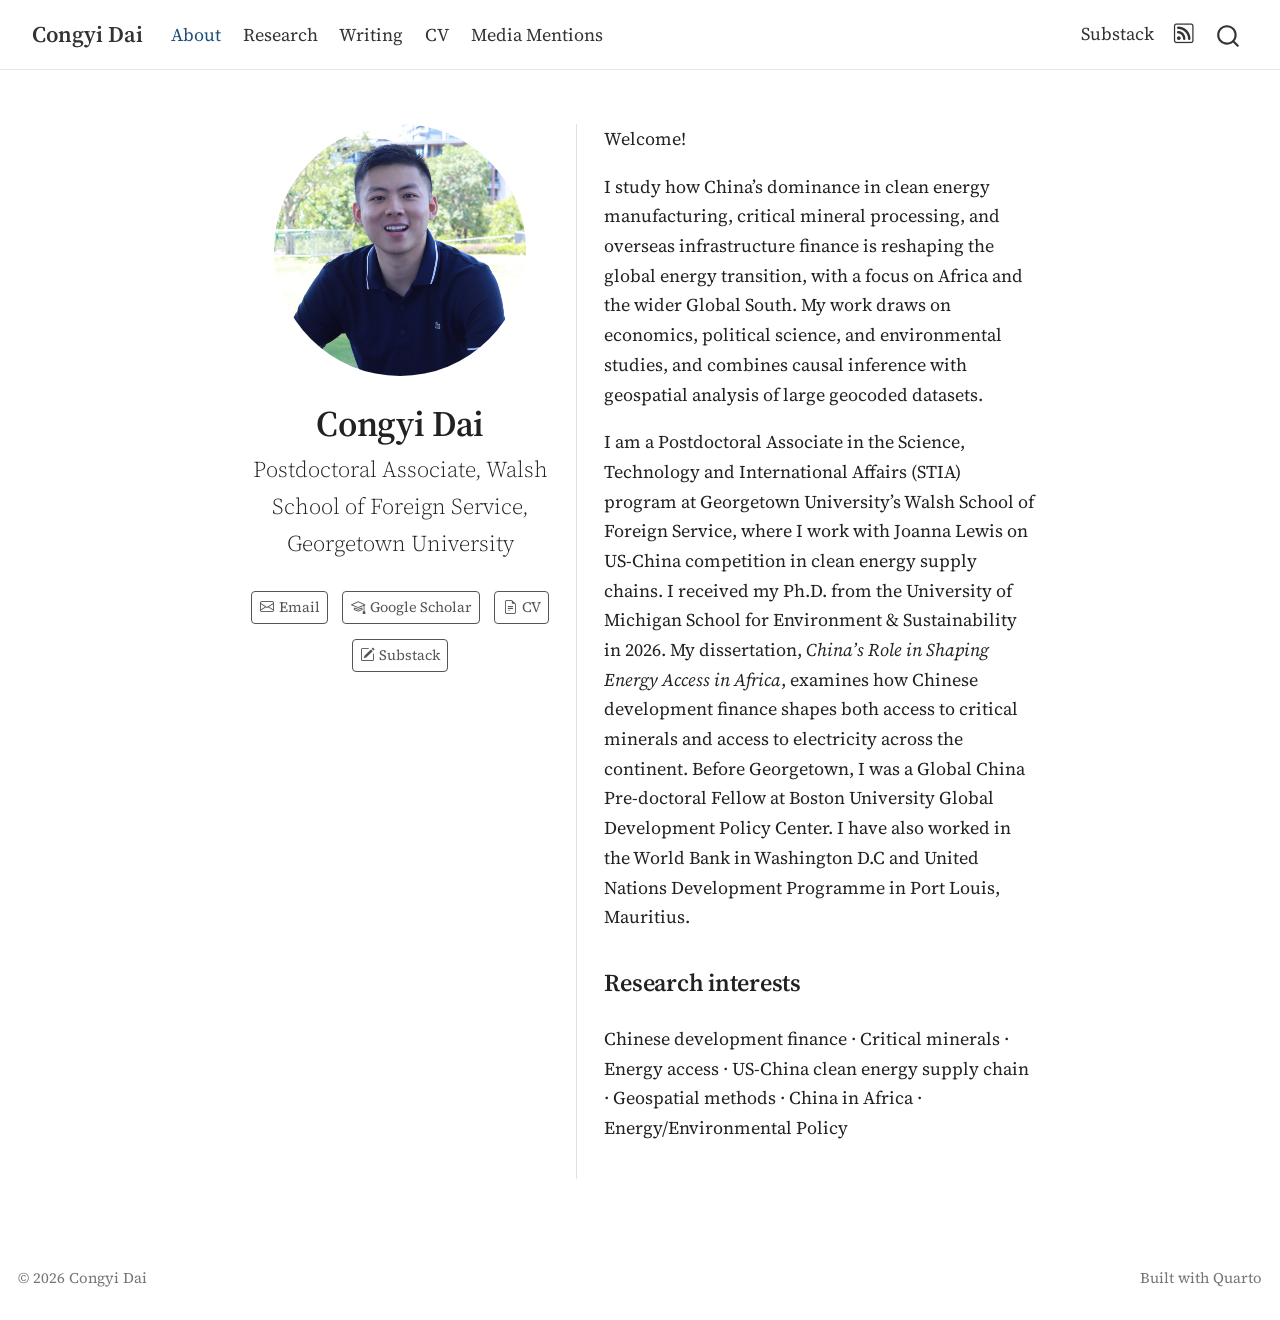
==== docs/index.html @ 15958afa "Add rendered site" ====
<!DOCTYPE html>
<html xmlns="http://www.w3.org/1999/xhtml" lang="en" xml:lang="en"><head>

<meta charset="utf-8">
<meta name="generator" content="quarto-1.11.9">

<meta name="viewport" content="width=device-width, initial-scale=1.0, user-scalable=yes">


<title>Congyi Dai</title>
<style>
/* Default styles provided by pandoc.
** See https://pandoc.org/MANUAL.html#variables-for-html for config info.
*/
span.smallcaps{font-variant: small-caps;}
div.columns{display: flex; gap: 1.5em;}
div.column{flex: auto;}
@media screen {
div.columns{gap: min(4vw, 1.5em);}
div.column{overflow-x: auto;}
}
div.hanging-indent{margin-left: 1.5em; text-indent: -1.5em;}
ul.task-list{list-style: none;}
ul.task-list li input[type="checkbox"] {
  width: 0.8em;
  margin: 0 0.8em 0.2em -1em; /* quarto-specific, see https://github.com/quarto-dev/quarto-cli/issues/4556 */ 
  vertical-align: middle;
}
</style>


<script src="site_libs/quarto-nav/quarto-nav.js"></script>
<script src="site_libs/quarto-nav/headroom.min.js"></script>
<script src="site_libs/clipboard/clipboard.min.js"></script>
<script src="site_libs/quarto-search/autocomplete.umd.js"></script>
<script src="site_libs/quarto-search/fuse.min.js"></script>
<script src="site_libs/quarto-search/quarto-search.js"></script>
<meta name="quarto:offset" content="./">
<link href="./images/headshot.svg" rel="icon" type="image/svg+xml">
<script src="site_libs/quarto-html/quarto.js" type="module"></script>
<script src="site_libs/quarto-html/tabsets/tabsets.js" type="module"></script>
<script src="site_libs/quarto-html/scrollable-regions/scrollable-regions.js" type="module"></script>
<script src="site_libs/quarto-html/popper.min.js"></script>
<script src="site_libs/quarto-html/tippy.umd.min.js"></script>
<link href="site_libs/quarto-html/tippy.css" rel="stylesheet">
<link href="site_libs/quarto-html/quarto-syntax-highlighting-63b5708e65d6cd79cd7618c58d0c21e7.css" rel="stylesheet" id="quarto-text-highlighting-styles">
<script src="site_libs/bootstrap/bootstrap.min.js"></script>
<link href="site_libs/bootstrap/bootstrap-icons.css" rel="stylesheet">
<link href="site_libs/bootstrap/bootstrap-6ef33cdb99eed9c86d7e52ef1100c29d.min.css" rel="stylesheet" append-hash="true" id="quarto-bootstrap" data-mode="light">
<script id="quarto-search-options" type="application/json">{
  "location": "navbar",
  "copy-button": false,
  "collapse-after": 3,
  "panel-placement": "end",
  "type": "overlay",
  "limit": 50,
  "keyboard-shortcut": [
    "f",
    "/",
    "s"
  ],
  "show-item-context": false,
  "language": {
    "search-no-results-text": "No results",
    "search-matching-documents-text": "matching documents",
    "search-copy-link-title": "Copy link to search",
    "search-hide-matches-text": "Hide additional matches",
    "search-more-match-text": "more match in this document",
    "search-more-matches-text": "more matches in this document",
    "search-clear-button-title": "Clear",
    "search-text-placeholder": "",
    "search-detached-cancel-button-title": "Cancel",
    "search-submit-button-title": "Submit",
    "search-label": "Search"
  }
}</script>
<style>html{ scroll-behavior: smooth; }</style>


</head>

<body class="nav-fixed fullcontent quarto-light"><a id="quarto-skip-link" class="visually-hidden-focusable" href="#quarto-document-content">Skip to main content</a>

<div id="quarto-search-results"></div>
  <header id="quarto-header" class="headroom fixed-top">
    <nav class="navbar navbar-expand-lg " data-bs-theme="dark" aria-label="Site">
      <div class="navbar-container container-fluid">
      <div class="navbar-brand-container mx-auto">
    <a class="navbar-brand" href="./index.html">
    <span class="navbar-title">Congyi Dai</span>
    </a>
  </div>
          <button class="navbar-toggler" type="button" data-bs-toggle="collapse" data-bs-target="#navbarCollapse" aria-controls="navbarCollapse" aria-expanded="false" aria-label="Toggle navigation" onclick="if (window.quartoToggleHeadroom) { window.quartoToggleHeadroom(); }">
  <span class="navbar-toggler-icon"></span>
</button>
          <div class="collapse navbar-collapse" id="navbarCollapse">
            <ul class="navbar-nav navbar-nav-scroll me-auto">
  <li class="nav-item">
    <a class="nav-link active" href="./index.html" aria-current="page"> 
<span class="menu-text">About</span></a>
  </li>  
  <li class="nav-item">
    <a class="nav-link" href="./research.html"> 
<span class="menu-text">Research</span></a>
  </li>  
  <li class="nav-item">
    <a class="nav-link" href="./writing.html"> 
<span class="menu-text">Writing</span></a>
  </li>  
  <li class="nav-item">
    <a class="nav-link" href="./cv.html"> 
<span class="menu-text">CV</span></a>
  </li>  
  <li class="nav-item">
    <a class="nav-link" href="./media.html"> 
<span class="menu-text">Media Mentions</span></a>
  </li>  
</ul>
            <ul class="navbar-nav navbar-nav-scroll ms-auto">
  <li class="nav-item">
    <a class="nav-link" href="https://substack.com/@congyidai"> 
<span class="menu-text">Substack</span></a>
  </li>  
  <li class="nav-item compact">
    <a class="nav-link" href="./writing.xml"> <i class="bi bi-rss" role="img">
</i> 
<span class="menu-text"></span></a>
  </li>  
</ul>
          </div> <!-- /navcollapse -->
            <div class="quarto-navbar-tools">
</div>
            <div id="quarto-search" class="" title="Search"></div>
      </div> <!-- /container-fluid -->
    </nav>
</header>
<!-- content -->
<div id="quarto-content" class="quarto-container page-columns page-rows-contents page-layout-article page-navbar">
<!-- sidebar -->
<!-- margin-sidebar -->
    
<!-- main -->
<div class="quarto-about-trestles">
  <div class="about-entity">
    <img src="images/headshot.jpg" class="about-image
  round " style="height: 14em; width: 14em;">
<header id="title-block-header" class="quarto-title-block default">
<div class="quarto-title">
<h1 class="title">Congyi Dai</h1>
<p class="subtitle lead">Postdoctoral Associate, Walsh School of Foreign Service, Georgetown University</p>
</div>
<div class="quarto-title-meta">
  </div>
</header>
    <div class="about-links">
  <a href="/cd1479@georgetown.edu" class="about-link" rel="" target="">
    <i class="bi bi-envelope"></i>
     <span class="about-link-text">Email</span>
  </a>
  <a href="https://scholar.google.com/citations?user=z5avl2AAAAAJ&amp;hl=en&amp;oi=ao" class="about-link" rel="" target="">
    <i class="bi bi-mortarboard"></i>
     <span class="about-link-text">Google Scholar</span>
  </a>
  <a href="/files/Dai_CV.pdf" class="about-link" rel="" target="">
    <i class="bi bi-file-earmark-text"></i>
     <span class="about-link-text">CV</span>
  </a>
  <a href="https://substack.com" class="about-link" rel="" target="">
    <i class="bi bi-pencil-square"></i>
     <span class="about-link-text">Substack</span>
  </a>
</div>
  </div>
  <div class="about-contents"><main class="content" id="quarto-document-content" tabindex="-1">
<p>Welcome!</p>
<p>I study how China’s dominance in clean energy manufacturing, critical mineral processing, and overseas infrastructure finance is reshaping the global energy transition, with a focus on Africa and the wider Global South. My work draws on economics, political science, and environmental studies, and combines causal inference with geospatial analysis of large geocoded datasets.</p>
<p>I am a Postdoctoral Associate in the Science, Technology and International Affairs (STIA) program at Georgetown University’s Walsh School of Foreign Service, where I work with Joanna Lewis on US-China competition in clean energy supply chains. I received my Ph.D.&nbsp;from the University of Michigan School for Environment &amp; Sustainability in 2026. My dissertation, <em>China’s Role in Shaping Energy Access in Africa</em>, examines how Chinese development finance shapes both access to critical minerals and access to electricity across the continent. Before Georgetown, I was a Global China Pre-doctoral Fellow at Boston University Global Development Policy Center. I have also worked in the World Bank in Washington D.C and United Nations Development Programme in Port Louis, Mauritius.</p>
<section id="research-interests" class="level2">
<h2 data-anchor-id="research-interests">Research interests</h2>
<p>Chinese development finance · Critical minerals · Energy access · US-China clean energy supply chain · Geospatial methods · China in Africa · Energy/Environmental Policy</p>
<!-- TODO: add earlier degrees from your CV -->


</section>
</main></div>
</div>
 <!-- /main -->
<script id="quarto-html-after-body" type="application/javascript">
  window.document.addEventListener("DOMContentLoaded", function (event) {
    const isCodeAnnotation = (el) => {
      for (const clz of el.classList) {
        if (clz.startsWith('code-annotation-')) {                     
          return true;
        }
      }
      return false;
    }
    const onCopySuccess = function(e) {
      // button target
      const button = e.trigger;
      // don't keep focus
      button.blur();
      // flash "checked"
      button.classList.add('code-copy-button-checked');
      var currentTitle = button.getAttribute("title");
      button.setAttribute("title", "Copied!");
      let tooltip;
      if (window.bootstrap) {
        button.setAttribute("data-bs-toggle", "tooltip");
        button.setAttribute("data-bs-placement", "left");
        button.setAttribute("data-bs-title", "Copied!");
        tooltip = new bootstrap.Tooltip(button, 
          { trigger: "manual", 
            customClass: "code-copy-button-tooltip",
            offset: [0, -8]});
        tooltip.show();    
      }
      setTimeout(function() {
        if (tooltip) {
          tooltip.hide();
          button.removeAttribute("data-bs-title");
          button.removeAttribute("data-bs-toggle");
          button.removeAttribute("data-bs-placement");
        }
        button.setAttribute("title", currentTitle);
        button.classList.remove('code-copy-button-checked');
      }, 1000);
      // clear code selection
      e.clearSelection();
    }
    const getTextToCopy = function(trigger) {
      const outerScaffold = trigger.parentElement.cloneNode(true);
      const codeEl = outerScaffold.querySelector('code');
      for (const childEl of codeEl.children) {
        if (isCodeAnnotation(childEl)) {
          childEl.remove();
        }
      }
      return codeEl.innerText;
    }
    const clipboard = new window.ClipboardJS('.code-copy-button:not([data-in-quarto-modal])', {
      text: getTextToCopy
    });
    clipboard.on('success', onCopySuccess);
    if (window.document.getElementById('quarto-embedded-source-code-modal')) {
      const clipboardModal = new window.ClipboardJS('.code-copy-button[data-in-quarto-modal]', {
        text: getTextToCopy,
        container: window.document.getElementById('quarto-embedded-source-code-modal')
      });
      clipboardModal.on('success', onCopySuccess);
    }
      var localhostRegex = new RegExp(/^(?:http|https):\/\/localhost\:?[0-9]*\//);
      var mailtoRegex = new RegExp(/^mailto:/);
        var filterRegex = new RegExp("https:\/\/congyidai\.com");
      const newWindowLabel = "(opens in a new tab)";
      const newWindowNoteId = "quarto-ext-newwindow-label";
      // Links reference one hidden label through aria-describedby, so the
      // announcement never changes their accessible name.
      var describeNewWindow = (link) => {
        if (!window.document.getElementById(newWindowNoteId)) {
          var newWindowNote = window.document.createElement("span");
          newWindowNote.id = newWindowNoteId;
          newWindowNote.hidden = true;
          newWindowNote.textContent = newWindowLabel;
          window.document.body.appendChild(newWindowNote);
        }
        var describedBy = (link.getAttribute("aria-describedby") || "").split(/\s+/).filter(Boolean);
        if (!describedBy.includes(newWindowNoteId)) {
          describedBy.push(newWindowNoteId);
          link.setAttribute("aria-describedby", describedBy.join(" "));
        }
      }
      var isInternal = (href) => {
          return filterRegex.test(href) || localhostRegex.test(href) || mailtoRegex.test(href);
      }
      // Inspect non-navigation links and adorn them if external
      window.quartoDecorateExternalLinks = function (root) {
     var links = (root || window.document).querySelectorAll('a[href]:not(.nav-link):not(.navbar-brand):not(.toc-action):not(.sidebar-link):not(.sidebar-item-toggle):not(.pagination-link):not(.no-external):not([aria-hidden]):not(.dropdown-item):not(.quarto-navigation-tool):not(.about-link)');
      for (var i=0; i<links.length; i++) {
        const link = links[i];
        if (!isInternal(link.href)) {
          // undo the damage that might have been done by quarto-nav.js in the case of
          // links that we want to consider external
          if (link.dataset.originalHref !== undefined) {
            link.href = link.dataset.originalHref;
          }
            // target, if specified
            link.setAttribute("target", "_blank");
            if (link.getAttribute("rel") === null) {
              link.setAttribute("rel", "noopener");
            }
            describeNewWindow(link);
          if (!link.classList.contains('no-external-icon')) {
          }
        }
      }
      };
      window.quartoDecorateExternalLinks(window.document);
    // Esc closes the popup (WCAG 1.4.13) and focus leaving both trigger and
    // popup closes it (WCAG 2.4.11); tippy handles neither for interactive popups.
    const hideOnEscAndFocusOut = {
      name: 'hideOnEscAndFocusOut',
      defaultValue: true,
      fn(instance) {
        const dismiss = () => {
          // A show scheduled by the trigger delay would otherwise reopen it
          instance.clearDelayTimeouts();
          instance.hide();
        };
        const onKeyDown = (event) => {
          if (event.key !== 'Escape') {
            return;
          }
          // Keep Esc from also reaching page handlers (e.g. reveal.js overview),
          // except an open reveal.js slide menu, which Esc should close too.
          // The menu handles keys only when its keyboard option is on.
          const menuHandlesEsc = window.Reveal?.getPlugin?.('menu')?.isOpen() &&
            window.Reveal.getConfig().menu?.keyboard !== false;
          if (!menuHandlesEsc) {
            event.stopPropagation();
          }
          if (instance.popper.contains(window.document.activeElement)) {
            // Disabled while refocusing so the focus trigger does not reopen it
            instance.disable();
            instance.reference.focus();
            instance.enable();
          }
          dismiss();
        };
        const onFocusOut = (event) => {
          const target = event.relatedTarget;
          if (target && !instance.reference.contains(target) &&
              !instance.popper.contains(target)) {
            dismiss();
          }
        };
        // On the trigger too: a click trigger (code-annotations: select) has no
        // blur handling. Attached for the instance's lifetime so leaving the
        // trigger also cancels a show still pending on the trigger delay.
        instance.reference.addEventListener('focusout', onFocusOut);
        return {
          onShow() {
            window.document.addEventListener('keydown', onKeyDown, true);
            instance.popper.addEventListener('focusout', onFocusOut);
          },
          onHide() {
            window.document.removeEventListener('keydown', onKeyDown, true);
            instance.popper.removeEventListener('focusout', onFocusOut);
          },
          onDestroy() {
            instance.reference.removeEventListener('focusout', onFocusOut);
          },
        };
      },
    };
    function tippyHover(el, contentFn, onTriggerFn, onUntriggerFn) {
      const config = {
        allowHTML: true,
        maxWidth: 500,
        delay: 100,
        arrow: false,
        appendTo: function(el) {
            return el.parentElement;
        },
        interactive: true,
        interactiveBorder: 10,
        theme: 'quarto',
        placement: 'bottom-start',
        plugins: [hideOnEscAndFocusOut],
      };
      if (contentFn) {
        config.content = contentFn;
      }
      if (onTriggerFn) {
        config.onTrigger = onTriggerFn;
      }
      if (onUntriggerFn) {
        config.onUntrigger = onUntriggerFn;
      }
      window.tippy(el, config); 
    }
    const noterefs = window.document.querySelectorAll('a[role="doc-noteref"]');
    for (var i=0; i<noterefs.length; i++) {
      const ref = noterefs[i];
      tippyHover(ref, function() {
        // use id or data attribute instead here
        let href = ref.getAttribute('data-footnote-href') || ref.getAttribute('href');
        try { href = new URL(href).hash; } catch {}
        const id = href.replace(/^#\/?/, "");
        const note = window.document.getElementById(id);
        if (note) {
          return note.innerHTML;
        } else {
          return "";
        }
      });
    }
    const xrefs = window.document.querySelectorAll('a.quarto-xref');
    const processXRef = (id, note) => {
      // Strip column container classes
      const stripColumnClz = (el) => {
        el.classList.remove("page-full", "page-columns");
        if (el.children) {
          for (const child of el.children) {
            stripColumnClz(child);
          }
        }
      }
      stripColumnClz(note)
      if (id === null || id.startsWith('sec-')) {
        // Special case sections, only their first couple elements
        const container = document.createElement("div");
        if (note.children && note.children.length > 2) {
          container.appendChild(note.children[0].cloneNode(true));
          for (let i = 1; i < note.children.length; i++) {
            const child = note.children[i];
            if (child.tagName === "P" && child.innerText === "") {
              continue;
            } else {
              container.appendChild(child.cloneNode(true));
              break;
            }
          }
          if (window.Quarto?.typesetMath) {
            window.Quarto.typesetMath(container);
          }
          return container.innerHTML
        } else {
          if (window.Quarto?.typesetMath) {
            window.Quarto.typesetMath(note);
          }
          return note.innerHTML;
        }
      } else {
        // Remove any anchor links if they are present
        const anchorLink = note.querySelector('a.anchorjs-link');
        if (anchorLink) {
          anchorLink.remove();
        }
        if (window.Quarto?.typesetMath) {
          window.Quarto.typesetMath(note);
        }
        if (note.classList.contains("callout")) {
          return note.outerHTML;
        } else {
          return note.innerHTML;
        }
      }
    }
    for (var i=0; i<xrefs.length; i++) {
      const xref = xrefs[i];
      tippyHover(xref, undefined, function(instance) {
        instance.disable();
        let url = xref.getAttribute('href');
        let hash = undefined; 
        if (url.startsWith('#')) {
          hash = url;
        } else {
          try { hash = new URL(url).hash; } catch {}
        }
        if (hash) {
          const id = hash.replace(/^#\/?/, "");
          const note = window.document.getElementById(id);
          if (note !== null) {
            try {
              const html = processXRef(id, note.cloneNode(true));
              instance.setContent(html);
            } finally {
              instance.enable();
              instance.show();
            }
          } else {
            // See if we can fetch this
            fetch(url.split('#')[0])
            .then(res => res.text())
            .then(html => {
              const parser = new DOMParser();
              const htmlDoc = parser.parseFromString(html, "text/html");
              const note = htmlDoc.getElementById(id);
              if (note !== null) {
                const html = processXRef(id, note);
                instance.setContent(html);
              } 
            }).finally(() => {
              instance.enable();
              instance.show();
            });
          }
        } else {
          // See if we can fetch a full url (with no hash to target)
          // This is a special case and we should probably do some content thinning / targeting
          fetch(url)
          .then(res => res.text())
          .then(html => {
            const parser = new DOMParser();
            const htmlDoc = parser.parseFromString(html, "text/html");
            const note = htmlDoc.querySelector('main.content');
            if (note !== null) {
              // This should only happen for chapter cross references
              // (since there is no id in the URL)
              // remove the first header
              if (note.children.length > 0 && note.children[0].tagName === "HEADER") {
                note.children[0].remove();
              }
              const html = processXRef(null, note);
              instance.setContent(html);
            } 
          }).finally(() => {
            instance.enable();
            instance.show();
          });
        }
      }, function(instance) {
      });
    }
        let selectedAnnoteEl;
        const selectorForAnnotation = ( cell, annotation) => {
          let cellAttr = 'data-code-cell="' + cell + '"';
          let lineAttr = 'data-code-annotation="' +  annotation + '"';
          const selector = 'span[' + cellAttr + '][' + lineAttr + ']';
          return selector;
        }
        const selectCodeLines = (annoteEl) => {
          const doc = window.document;
          const targetCell = annoteEl.getAttribute("data-target-cell");
          const targetAnnotation = annoteEl.getAttribute("data-target-annotation");
          const annoteSpan = window.document.querySelector(selectorForAnnotation(targetCell, targetAnnotation));
          const lines = annoteSpan.getAttribute("data-code-lines").split(",");
          const lineIds = lines.map((line) => {
            return targetCell + "-" + line;
          })
          // Each band is positioned against its own containing block, which is
          // not the offsetParent of the lines, so place it from client rects.
          const placeBand = (band, firstEl, lastEl, codeBlock) => {
            const container = band.offsetParent;
            if (container === null) {
              return;
            }
            const containerRect = container.getBoundingClientRect();
            // Reveal.js scales slides with a transform, so convert client
            // pixels back to the CSS pixels of the container.
            const scale = containerRect.height / container.offsetHeight || 1;
            const firstRect = firstEl.getBoundingClientRect();
            const lastRect = lastEl.getBoundingClientRect();
            const top = (firstRect.top - containerRect.top) / scale - container.clientTop + container.scrollTop;
            const height = (lastRect.bottom - firstRect.top) / scale;
            band.style.top = top - 2 + "px";
            band.style.height = height + 4 + "px";
            if (codeBlock) {
              // Without the copy button wrapper, the containing block is wider
              // than the code block, so span the code block explicitly.
              const blockRect = codeBlock.getBoundingClientRect();
              band.style.left = (blockRect.left - containerRect.left) / scale - container.clientLeft + container.scrollLeft + "px";
              band.style.width = blockRect.width / scale + "px";
            }
          };
          if (lineIds.length > 0) {
            const el = window.document.getElementById(lineIds[0]);
            const lastEl = window.document.getElementById(lineIds[lineIds.length - 1]);
            const parent = el.parentElement.parentElement;
            // cook up a div (if necessary) and position it
            let div = window.document.getElementById("code-annotation-line-highlight");
            if (div === null) {
              div = window.document.createElement("div");
              div.setAttribute("id", "code-annotation-line-highlight");
              div.style.position = 'absolute';
              parent.appendChild(div);
            }
            placeBand(div, el, lastEl, parent.closest("div.sourceCode") || parent);
            let gutterDiv = window.document.getElementById("code-annotation-line-highlight-gutter");
            if (gutterDiv === null) {
              gutterDiv = window.document.createElement("div");
              gutterDiv.setAttribute("id", "code-annotation-line-highlight-gutter");
              gutterDiv.style.position = 'absolute';
              const codeCell = window.document.getElementById(targetCell);
              const gutter = codeCell.querySelector('.code-annotation-gutter');
              gutter.appendChild(gutterDiv);
            }
            placeBand(gutterDiv, el, lastEl);
            selectedAnnoteEl = annoteEl;
          }
        };
        const unselectCodeLines = () => {
          const elementsIds = ["code-annotation-line-highlight", "code-annotation-line-highlight-gutter"];
          elementsIds.forEach((elId) => {
            const div = window.document.getElementById(elId);
            if (div) {
              div.remove();
            }
          });
          selectedAnnoteEl = undefined;
        };
          // Handle positioning of the toggle
      window.addEventListener(
        "resize",
        throttle(() => {
          elRect = undefined;
          if (selectedAnnoteEl) {
            selectCodeLines(selectedAnnoteEl);
          }
        }, 10)
      );
      function throttle(fn, ms) {
      let throttle = false;
      let timer;
        return (...args) => {
          if(!throttle) { // first call gets through
              fn.apply(this, args);
              throttle = true;
          } else { // all the others get throttled
              if(timer) clearTimeout(timer); // cancel #2
              timer = setTimeout(() => {
                fn.apply(this, args);
                timer = throttle = false;
              }, ms);
          }
        };
      }
        // Attach click handler to the DT
        const annoteDls = window.document.querySelectorAll('dt[data-target-cell]');
        for (const annoteDlNode of annoteDls) {
          annoteDlNode.addEventListener('click', (event) => {
            const clickedEl = event.target;
            if (clickedEl !== selectedAnnoteEl) {
              unselectCodeLines();
              const activeEl = window.document.querySelector('dt[data-target-cell].code-annotation-active');
              if (activeEl) {
                activeEl.classList.remove('code-annotation-active');
              }
              selectCodeLines(clickedEl);
              clickedEl.classList.add('code-annotation-active');
            } else {
              // Unselect the line
              unselectCodeLines();
              clickedEl.classList.remove('code-annotation-active');
            }
          });
        }
    const findCites = (el) => {
      const parentEl = el.parentElement;
      if (parentEl) {
        const cites = parentEl.dataset.cites;
        if (cites) {
          return {
            el,
            cites: cites.split(' ')
          };
        } else {
          return findCites(el.parentElement)
        }
      } else {
        return undefined;
      }
    };
    var bibliorefs = window.document.querySelectorAll('a[role="doc-biblioref"]');
    for (var i=0; i<bibliorefs.length; i++) {
      const ref = bibliorefs[i];
      const citeInfo = findCites(ref);
      if (citeInfo) {
        tippyHover(citeInfo.el, function() {
          var popup = window.document.createElement('div');
          citeInfo.cites.forEach(function(cite) {
            var citeDiv = window.document.createElement('div');
            citeDiv.classList.add('hanging-indent');
            citeDiv.classList.add('csl-entry');
            var biblioDiv = window.document.getElementById('ref-' + cite);
            if (biblioDiv) {
              citeDiv.innerHTML = biblioDiv.innerHTML;
            }
            popup.appendChild(citeDiv);
          });
          return popup.innerHTML;
        });
      }
    }
  });
  </script>
  <script type="application/javascript">
  window.quartoScrollableRegionsLabels = {"code":"Scrollable code","output":"Scrollable output"};
  </script>
</div> <!-- /content -->
<footer class="footer">
  <div class="nav-footer">
    <div class="nav-footer-left">
<p>© 2026 Congyi Dai</p>
</div>   
    <div class="nav-footer-center">
      &nbsp;
    </div>
    <div class="nav-footer-right">
<p>Built with <a href="https://quarto.org">Quarto</a></p>
</div>
  </div>
</footer>




<script src="site_libs/quarto-html/zenscroll-min.js"></script>
</body></html>
---- docs/site_libs/quarto-html/tippy.css ----
.tippy-box[data-animation=fade][data-state=hidden]{opacity:0}[data-tippy-root]{max-width:calc(100vw - 10px)}.tippy-box{position:relative;background-color:#333;color:#fff;border-radius:4px;font-size:14px;line-height:1.4;white-space:normal;outline:0;transition-property:transform,visibility,opacity}.tippy-box[data-placement^=top]>.tippy-arrow{bottom:0}.tippy-box[data-placement^=top]>.tippy-arrow:before{bottom:-7px;left:0;border-width:8px 8px 0;border-top-color:initial;transform-origin:center top}.tippy-box[data-placement^=bottom]>.tippy-arrow{top:0}.tippy-box[data-placement^=bottom]>.tippy-arrow:before{top:-7px;left:0;border-width:0 8px 8px;border-bottom-color:initial;transform-origin:center bottom}.tippy-box[data-placement^=left]>.tippy-arrow{right:0}.tippy-box[data-placement^=left]>.tippy-arrow:before{border-width:8px 0 8px 8px;border-left-color:initial;right:-7px;transform-origin:center left}.tippy-box[data-placement^=right]>.tippy-arrow{left:0}.tippy-box[data-placement^=right]>.tippy-arrow:before{left:-7px;border-width:8px 8px 8px 0;border-right-color:initial;transform-origin:center right}.tippy-box[data-inertia][data-state=visible]{transition-timing-function:cubic-bezier(.54,1.5,.38,1.11)}.tippy-arrow{width:16px;height:16px;color:#333}.tippy-arrow:before{content:"";position:absolute;border-color:transparent;border-style:solid}.tippy-content{position:relative;padding:5px 9px;z-index:1}
---- docs/site_libs/quarto-html/quarto-syntax-highlighting-63b5708e65d6cd79cd7618c58d0c21e7.css ----
/* quarto syntax highlight colors */
:root {
  --quarto-hl-ot-color: #003B4F;
  --quarto-hl-at-color: #657422;
  --quarto-hl-ss-color: #20794D;
  --quarto-hl-an-color: #5E5E5E;
  --quarto-hl-fu-color: #4758AB;
  --quarto-hl-st-color: #20794D;
  --quarto-hl-cf-color: #003B4F;
  --quarto-hl-op-color: #5E5E5E;
  --quarto-hl-er-color: #AD0000;
  --quarto-hl-bn-color: #AD0000;
  --quarto-hl-al-color: #AD0000;
  --quarto-hl-va-color: #111111;
  --quarto-hl-bu-color: inherit;
  --quarto-hl-ex-color: inherit;
  --quarto-hl-pp-color: #AD0000;
  --quarto-hl-in-color: #5E5E5E;
  --quarto-hl-vs-color: #20794D;
  --quarto-hl-wa-color: #5E5E5E;
  --quarto-hl-do-color: #5E5E5E;
  --quarto-hl-im-color: #00769E;
  --quarto-hl-ch-color: #20794D;
  --quarto-hl-dt-color: #AD0000;
  --quarto-hl-fl-color: #AD0000;
  --quarto-hl-co-color: #5E5E5E;
  --quarto-hl-cv-color: #5E5E5E;
  --quarto-hl-cn-color: #8f5902;
  --quarto-hl-sc-color: #5E5E5E;
  --quarto-hl-dv-color: #AD0000;
  --quarto-hl-kw-color: #003B4F;
}

/* other quarto variables */
:root {
  --quarto-font-monospace: SFMono-Regular, Menlo, Monaco, Consolas, "Liberation Mono", "Courier New", monospace;
}

/* syntax highlight based on Pandoc's rules */
pre > code.sourceCode > span {
  color: #003B4F;
}

code.sourceCode > span {
  color: #003B4F;
}

div.sourceCode,
div.sourceCode pre.sourceCode {
  color: #003B4F;
}

/* Normal */
code span {
  color: #003B4F;
}

/* Alert */
code span.al {
  color: #AD0000;
  font-style: inherit;
}

/* Annotation */
code span.an {
  color: #5E5E5E;
  font-style: inherit;
}

/* Attribute */
code span.at {
  color: #657422;
  font-style: inherit;
}

/* BaseN */
code span.bn {
  color: #AD0000;
  font-style: inherit;
}

/* BuiltIn */
code span.bu {
  font-style: inherit;
}

/* ControlFlow */
code span.cf {
  color: #003B4F;
  font-weight: bold;
  font-style: inherit;
}

/* Char */
code span.ch {
  color: #20794D;
  font-style: inherit;
}

/* Constant */
code span.cn {
  color: #8f5902;
  font-style: inherit;
}

/* Comment */
code span.co {
  color: #5E5E5E;
  font-style: inherit;
}

/* CommentVar */
code span.cv {
  color: #5E5E5E;
  font-style: italic;
}

/* Documentation */
code span.do {
  color: #5E5E5E;
  font-style: italic;
}

/* DataType */
code span.dt {
  color: #AD0000;
  font-style: inherit;
}

/* DecVal */
code span.dv {
  color: #AD0000;
  font-style: inherit;
}

/* Error */
code span.er {
  color: #AD0000;
  font-style: inherit;
}

/* Extension */
code span.ex {
  font-style: inherit;
}

/* Float */
code span.fl {
  color: #AD0000;
  font-style: inherit;
}

/* Function */
code span.fu {
  color: #4758AB;
  font-style: inherit;
}

/* Import */
code span.im {
  color: #00769E;
  font-style: inherit;
}

/* Information */
code span.in {
  color: #5E5E5E;
  font-style: inherit;
}

/* Keyword */
code span.kw {
  color: #003B4F;
  font-weight: bold;
  font-style: inherit;
}

/* Operator */
code span.op {
  color: #5E5E5E;
  font-style: inherit;
}

/* Other */
code span.ot {
  color: #003B4F;
  font-style: inherit;
}

/* Preprocessor */
code span.pp {
  color: #AD0000;
  font-style: inherit;
}

/* SpecialChar */
code span.sc {
  color: #5E5E5E;
  font-style: inherit;
}

/* SpecialString */
code span.ss {
  color: #20794D;
  font-style: inherit;
}

/* String */
code span.st {
  color: #20794D;
  font-style: inherit;
}

/* Variable */
code span.va {
  color: #111111;
  font-style: inherit;
}

/* VerbatimString */
code span.vs {
  color: #20794D;
  font-style: inherit;
}

/* Warning */
code span.wa {
  color: #5E5E5E;
  font-style: italic;
}

.prevent-inlining {
  content: "</";
}

/*# sourceMappingURL=054cc16b9e9817627be6994582d2ffb5.css.map */
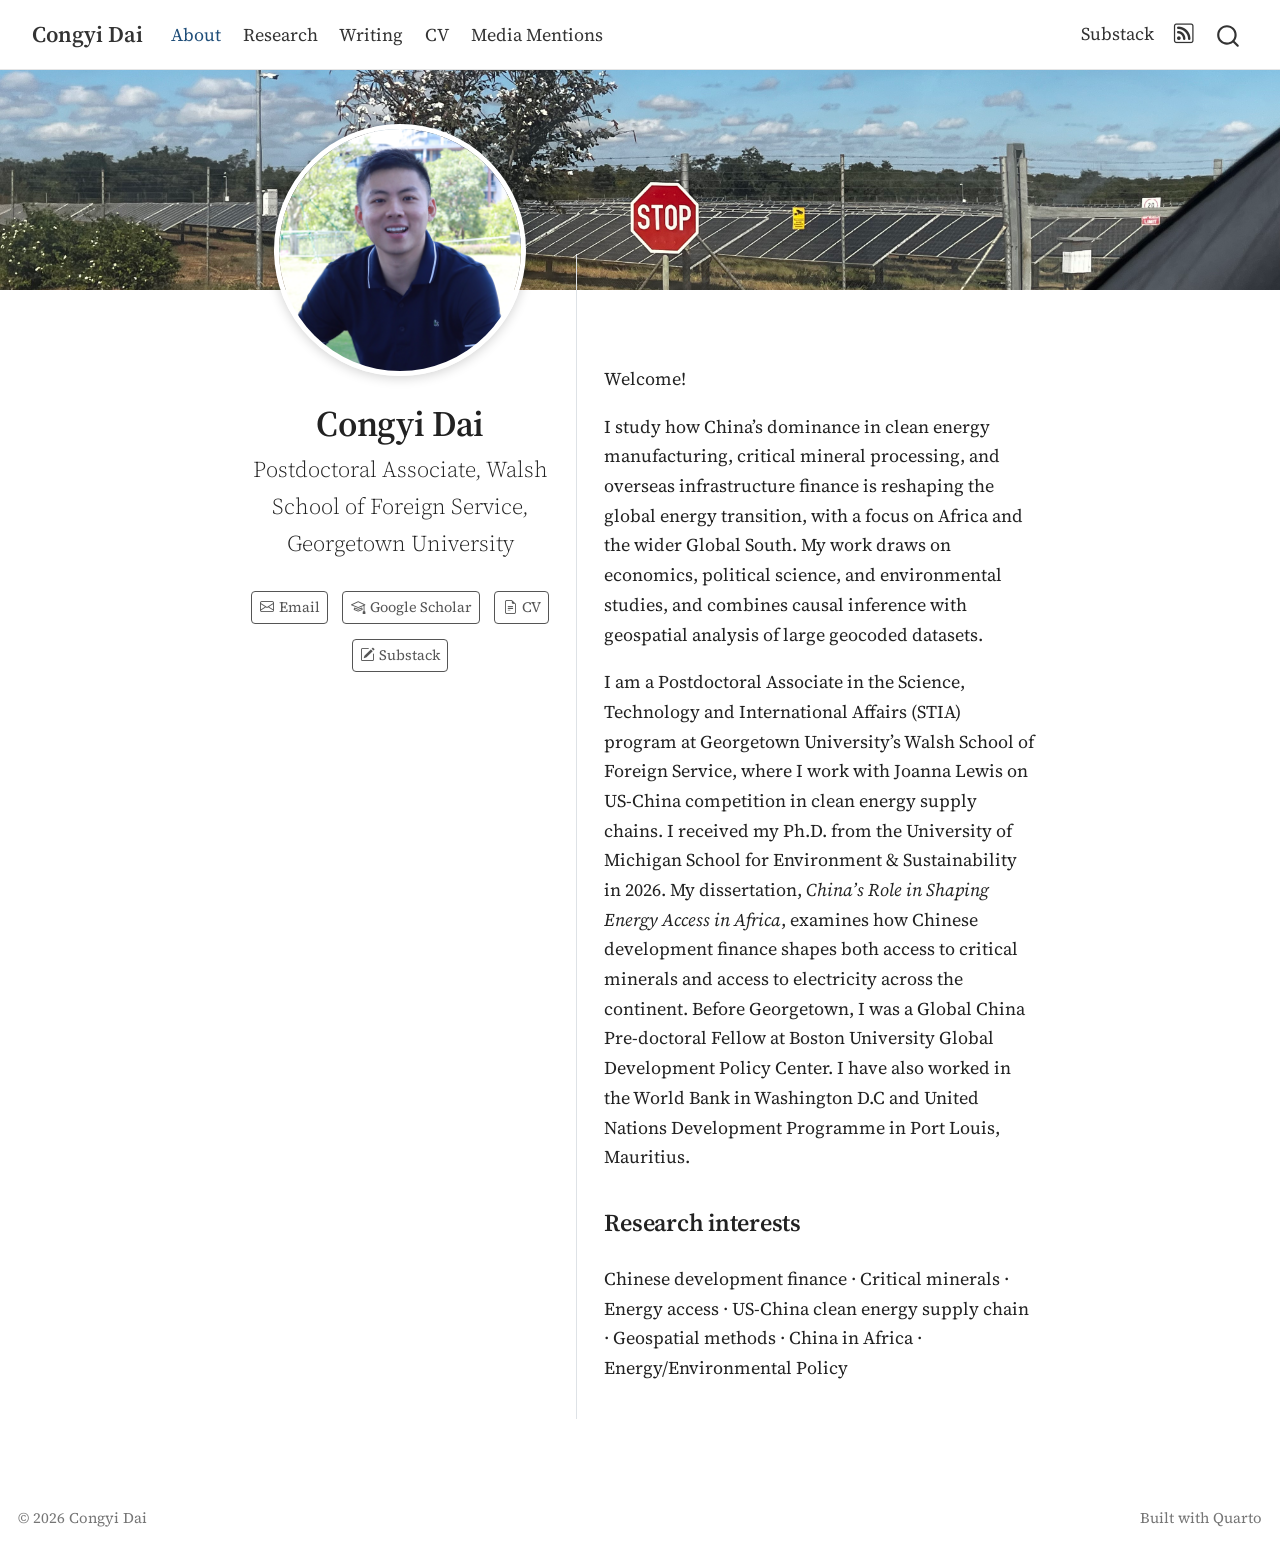
==== commit c5e70999: "update pics" ====
--- a/docs/index.html
+++ b/docs/index.html
@@ -46,7 +46,7 @@
 <link href="site_libs/quarto-html/quarto-syntax-highlighting-63b5708e65d6cd79cd7618c58d0c21e7.css" rel="stylesheet" id="quarto-text-highlighting-styles">
 <script src="site_libs/bootstrap/bootstrap.min.js"></script>
 <link href="site_libs/bootstrap/bootstrap-icons.css" rel="stylesheet">
-<link href="site_libs/bootstrap/bootstrap-6ef33cdb99eed9c86d7e52ef1100c29d.min.css" rel="stylesheet" append-hash="true" id="quarto-bootstrap" data-mode="light">
+<link href="site_libs/bootstrap/bootstrap-2cafa0ff1d887e9f09a91a93ddaf8972.min.css" rel="stylesheet" append-hash="true" id="quarto-bootstrap" data-mode="light">
 <script id="quarto-search-options" type="application/json">{
   "location": "navbar",
   "copy-button": false,
@@ -79,7 +79,7 @@
 
 </head>
 
-<body class="nav-fixed fullcontent quarto-light"><a id="quarto-skip-link" class="visually-hidden-focusable" href="#quarto-document-content">Skip to main content</a>
+<body class="nav-fixed about-page fullcontent quarto-light"><a id="quarto-skip-link" class="visually-hidden-focusable" href="#quarto-document-content">Skip to main content</a>
 
 <div id="quarto-search-results"></div>
   <header id="quarto-header" class="headroom fixed-top">
@@ -178,7 +178,26 @@
 <section id="research-interests" class="level2">
 <h2 data-anchor-id="research-interests">Research interests</h2>
 <p>Chinese development finance · Critical minerals · Energy access · US-China clean energy supply chain · Geospatial methods · China in Africa · Energy/Environmental Policy</p>
-<!-- TODO: add earlier degrees from your CV -->
+<style>
+  /* Banner image across the top of the About page */
+  .about-page #quarto-content { position: relative; isolation: isolate; }
+  .about-page #quarto-content::before {
+    content: "";
+    position: absolute;
+    top: 0; left: 0; right: 0;
+    height: 220px;
+    background: url("images/banner.jpg") center / cover no-repeat;
+    z-index: -1;
+  }
+  .about-page main.content { padding-top: 110px; }
+  .about-page .about-contents { margin-top: 130px; border-left: none; }
+  .about-page .about-image { border: 5px solid #fff; box-shadow: 0 2px 12px rgba(0,0,0,.18); }
+  @media (max-width: 767px) {
+    .about-page #quarto-content::before { height: 170px; }
+    .about-page main.content { padding-top: 90px; }
+    .about-page .about-contents { margin-top: 0; }
+  }
+</style>
 
 
 </section>
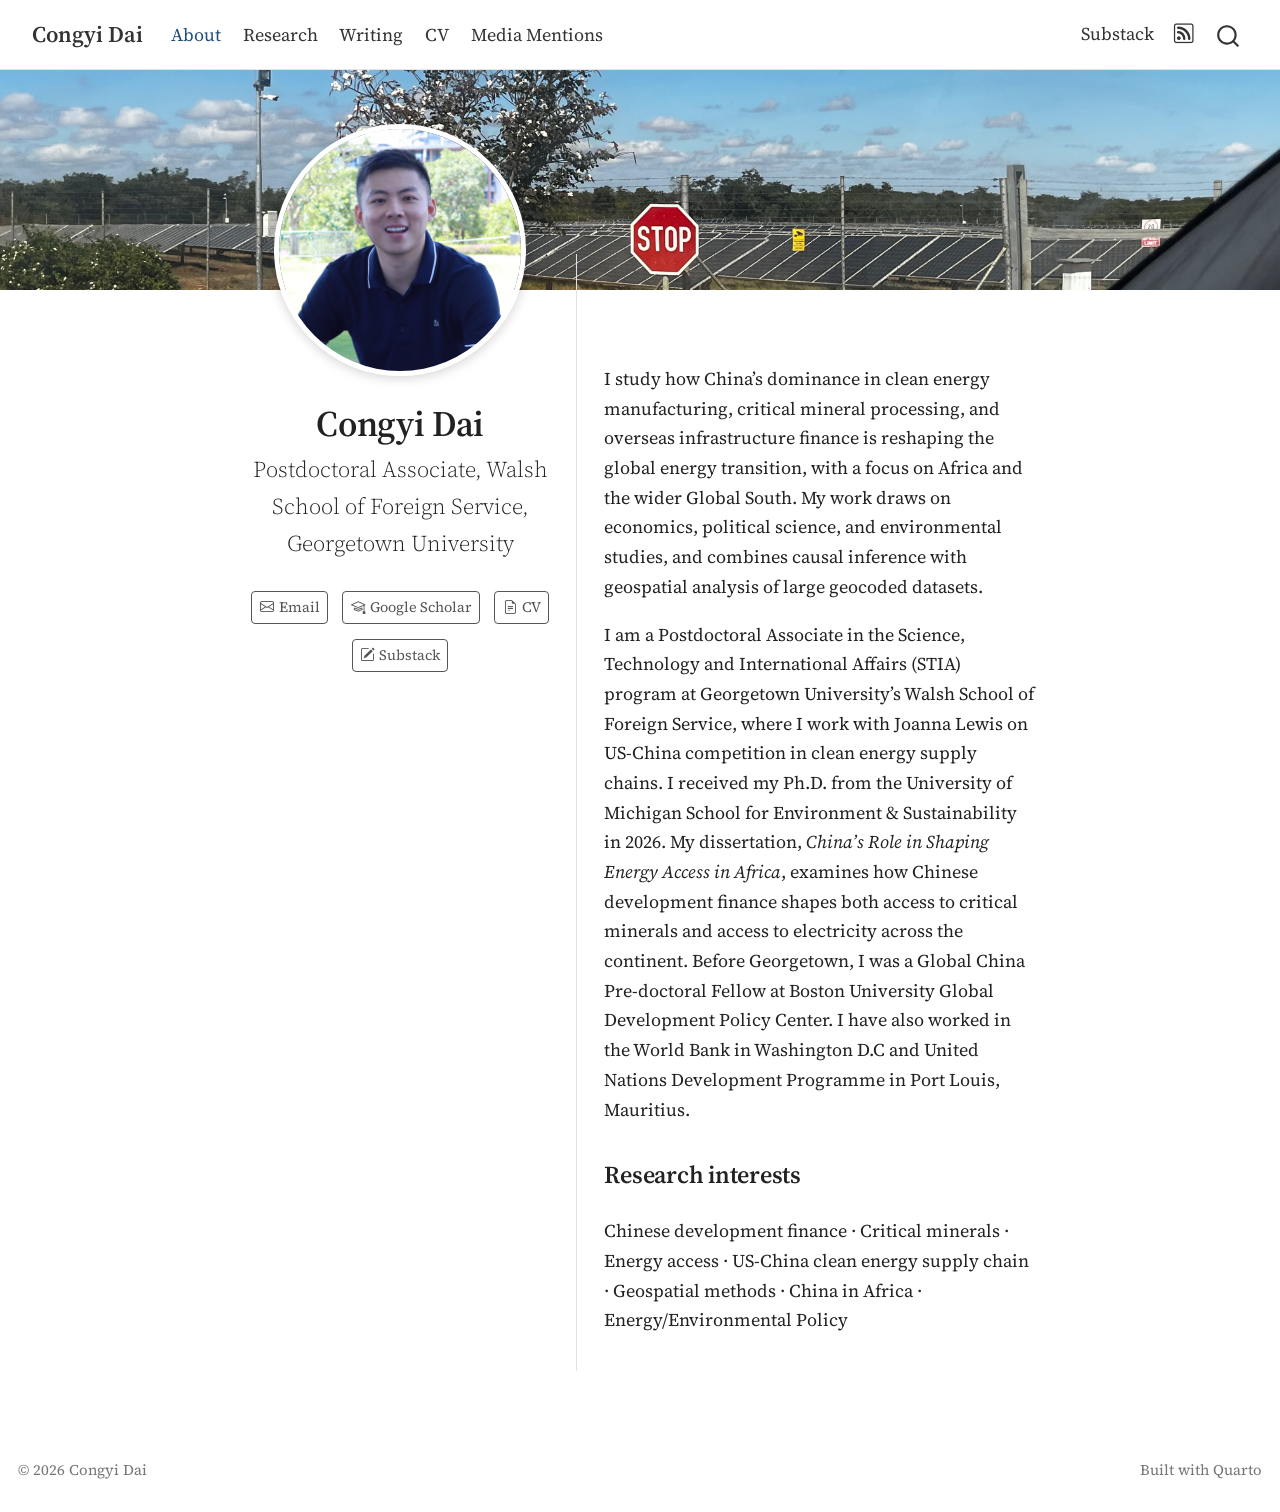
==== commit 7c202855: "typo3" ====
--- a/docs/index.html
+++ b/docs/index.html
@@ -153,7 +153,7 @@
   </div>
 </header>
     <div class="about-links">
-  <a href="/cd1479@georgetown.edu" class="about-link" rel="" target="">
+  <a href="mailto:cd1479@georgetown.edu" class="about-link" rel="" target="">
     <i class="bi bi-envelope"></i>
      <span class="about-link-text">Email</span>
   </a>
@@ -165,14 +165,13 @@
     <i class="bi bi-file-earmark-text"></i>
      <span class="about-link-text">CV</span>
   </a>
-  <a href="https://substack.com" class="about-link" rel="" target="">
+  <a href="https://substack.com/@congyidai" class="about-link" rel="" target="">
     <i class="bi bi-pencil-square"></i>
      <span class="about-link-text">Substack</span>
   </a>
 </div>
   </div>
   <div class="about-contents"><main class="content" id="quarto-document-content" tabindex="-1">
-<p>Welcome!</p>
 <p>I study how China’s dominance in clean energy manufacturing, critical mineral processing, and overseas infrastructure finance is reshaping the global energy transition, with a focus on Africa and the wider Global South. My work draws on economics, political science, and environmental studies, and combines causal inference with geospatial analysis of large geocoded datasets.</p>
 <p>I am a Postdoctoral Associate in the Science, Technology and International Affairs (STIA) program at Georgetown University’s Walsh School of Foreign Service, where I work with Joanna Lewis on US-China competition in clean energy supply chains. I received my Ph.D.&nbsp;from the University of Michigan School for Environment &amp; Sustainability in 2026. My dissertation, <em>China’s Role in Shaping Energy Access in Africa</em>, examines how Chinese development finance shapes both access to critical minerals and access to electricity across the continent. Before Georgetown, I was a Global China Pre-doctoral Fellow at Boston University Global Development Policy Center. I have also worked in the World Bank in Washington D.C and United Nations Development Programme in Port Louis, Mauritius.</p>
 <section id="research-interests" class="level2">
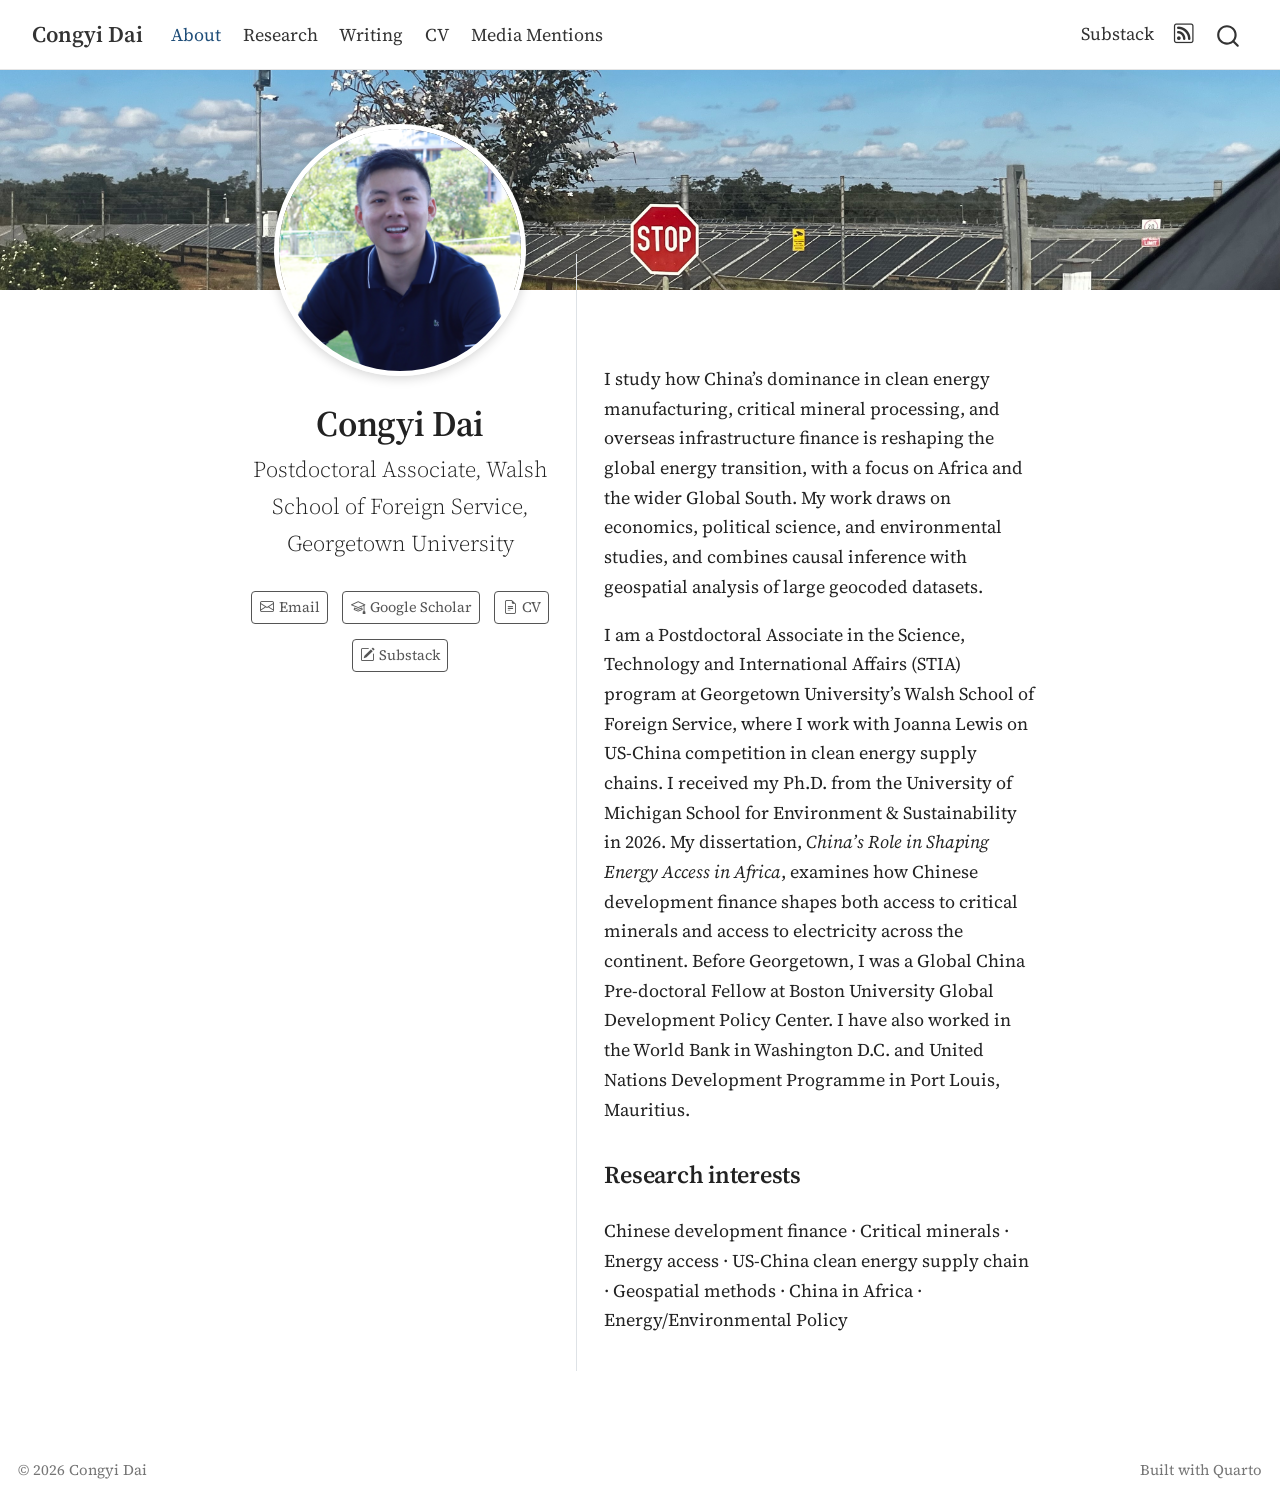
==== commit a100ec23: "typo3" ====
--- a/docs/index.html
+++ b/docs/index.html
@@ -173,7 +173,7 @@
   </div>
   <div class="about-contents"><main class="content" id="quarto-document-content" tabindex="-1">
 <p>I study how China’s dominance in clean energy manufacturing, critical mineral processing, and overseas infrastructure finance is reshaping the global energy transition, with a focus on Africa and the wider Global South. My work draws on economics, political science, and environmental studies, and combines causal inference with geospatial analysis of large geocoded datasets.</p>
-<p>I am a Postdoctoral Associate in the Science, Technology and International Affairs (STIA) program at Georgetown University’s Walsh School of Foreign Service, where I work with Joanna Lewis on US-China competition in clean energy supply chains. I received my Ph.D.&nbsp;from the University of Michigan School for Environment &amp; Sustainability in 2026. My dissertation, <em>China’s Role in Shaping Energy Access in Africa</em>, examines how Chinese development finance shapes both access to critical minerals and access to electricity across the continent. Before Georgetown, I was a Global China Pre-doctoral Fellow at Boston University Global Development Policy Center. I have also worked in the World Bank in Washington D.C and United Nations Development Programme in Port Louis, Mauritius.</p>
+<p>I am a Postdoctoral Associate in the Science, Technology and International Affairs (STIA) program at Georgetown University’s Walsh School of Foreign Service, where I work with Joanna Lewis on US-China competition in clean energy supply chains. I received my Ph.D.&nbsp;from the University of Michigan School for Environment &amp; Sustainability in 2026. My dissertation, <em>China’s Role in Shaping Energy Access in Africa</em>, examines how Chinese development finance shapes both access to critical minerals and access to electricity across the continent. Before Georgetown, I was a Global China Pre-doctoral Fellow at Boston University Global Development Policy Center. I have also worked in the World Bank in Washington D.C. and United Nations Development Programme in Port Louis, Mauritius.</p>
 <section id="research-interests" class="level2">
 <h2 data-anchor-id="research-interests">Research interests</h2>
 <p>Chinese development finance · Critical minerals · Energy access · US-China clean energy supply chain · Geospatial methods · China in Africa · Energy/Environmental Policy</p>
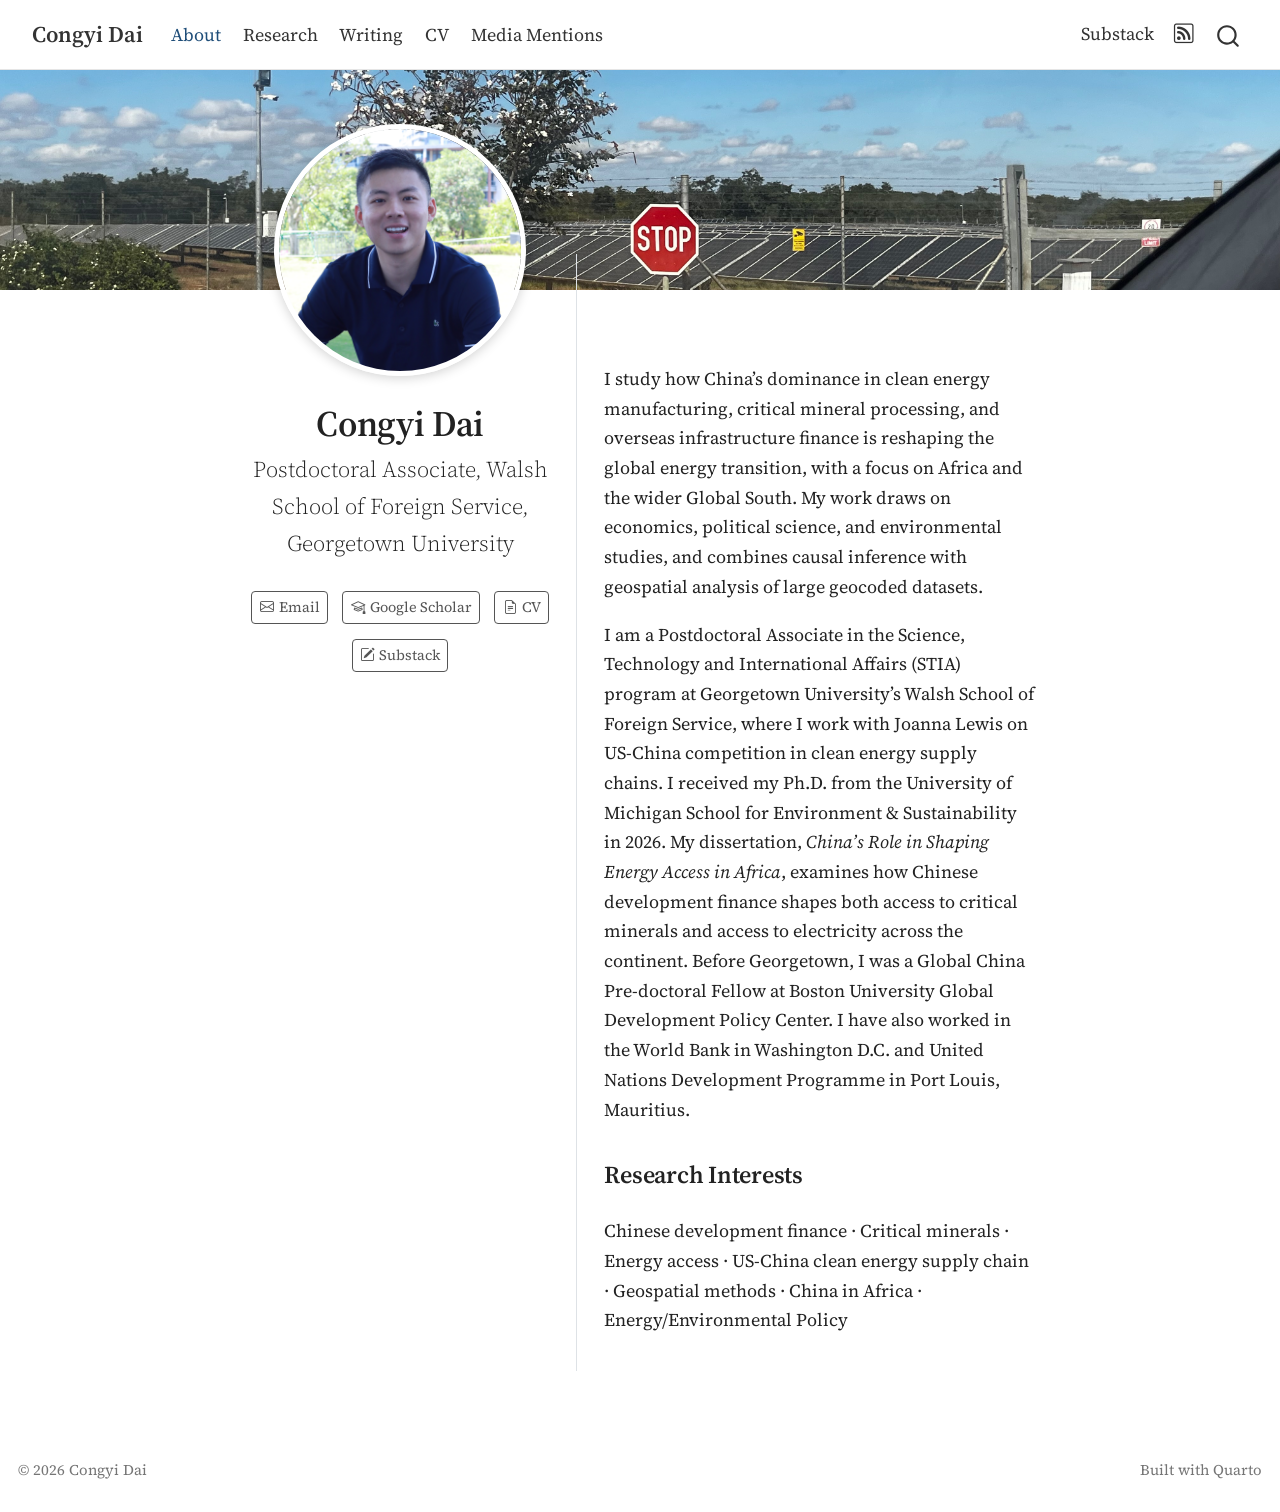
==== commit 1d44d568: "typo3" ====
--- a/docs/index.html
+++ b/docs/index.html
@@ -175,7 +175,7 @@
 <p>I study how China’s dominance in clean energy manufacturing, critical mineral processing, and overseas infrastructure finance is reshaping the global energy transition, with a focus on Africa and the wider Global South. My work draws on economics, political science, and environmental studies, and combines causal inference with geospatial analysis of large geocoded datasets.</p>
 <p>I am a Postdoctoral Associate in the Science, Technology and International Affairs (STIA) program at Georgetown University’s Walsh School of Foreign Service, where I work with Joanna Lewis on US-China competition in clean energy supply chains. I received my Ph.D.&nbsp;from the University of Michigan School for Environment &amp; Sustainability in 2026. My dissertation, <em>China’s Role in Shaping Energy Access in Africa</em>, examines how Chinese development finance shapes both access to critical minerals and access to electricity across the continent. Before Georgetown, I was a Global China Pre-doctoral Fellow at Boston University Global Development Policy Center. I have also worked in the World Bank in Washington D.C. and United Nations Development Programme in Port Louis, Mauritius.</p>
 <section id="research-interests" class="level2">
-<h2 data-anchor-id="research-interests">Research interests</h2>
+<h2 data-anchor-id="research-interests">Research Interests</h2>
 <p>Chinese development finance · Critical minerals · Energy access · US-China clean energy supply chain · Geospatial methods · China in Africa · Energy/Environmental Policy</p>
 <style>
   /* Banner image across the top of the About page */
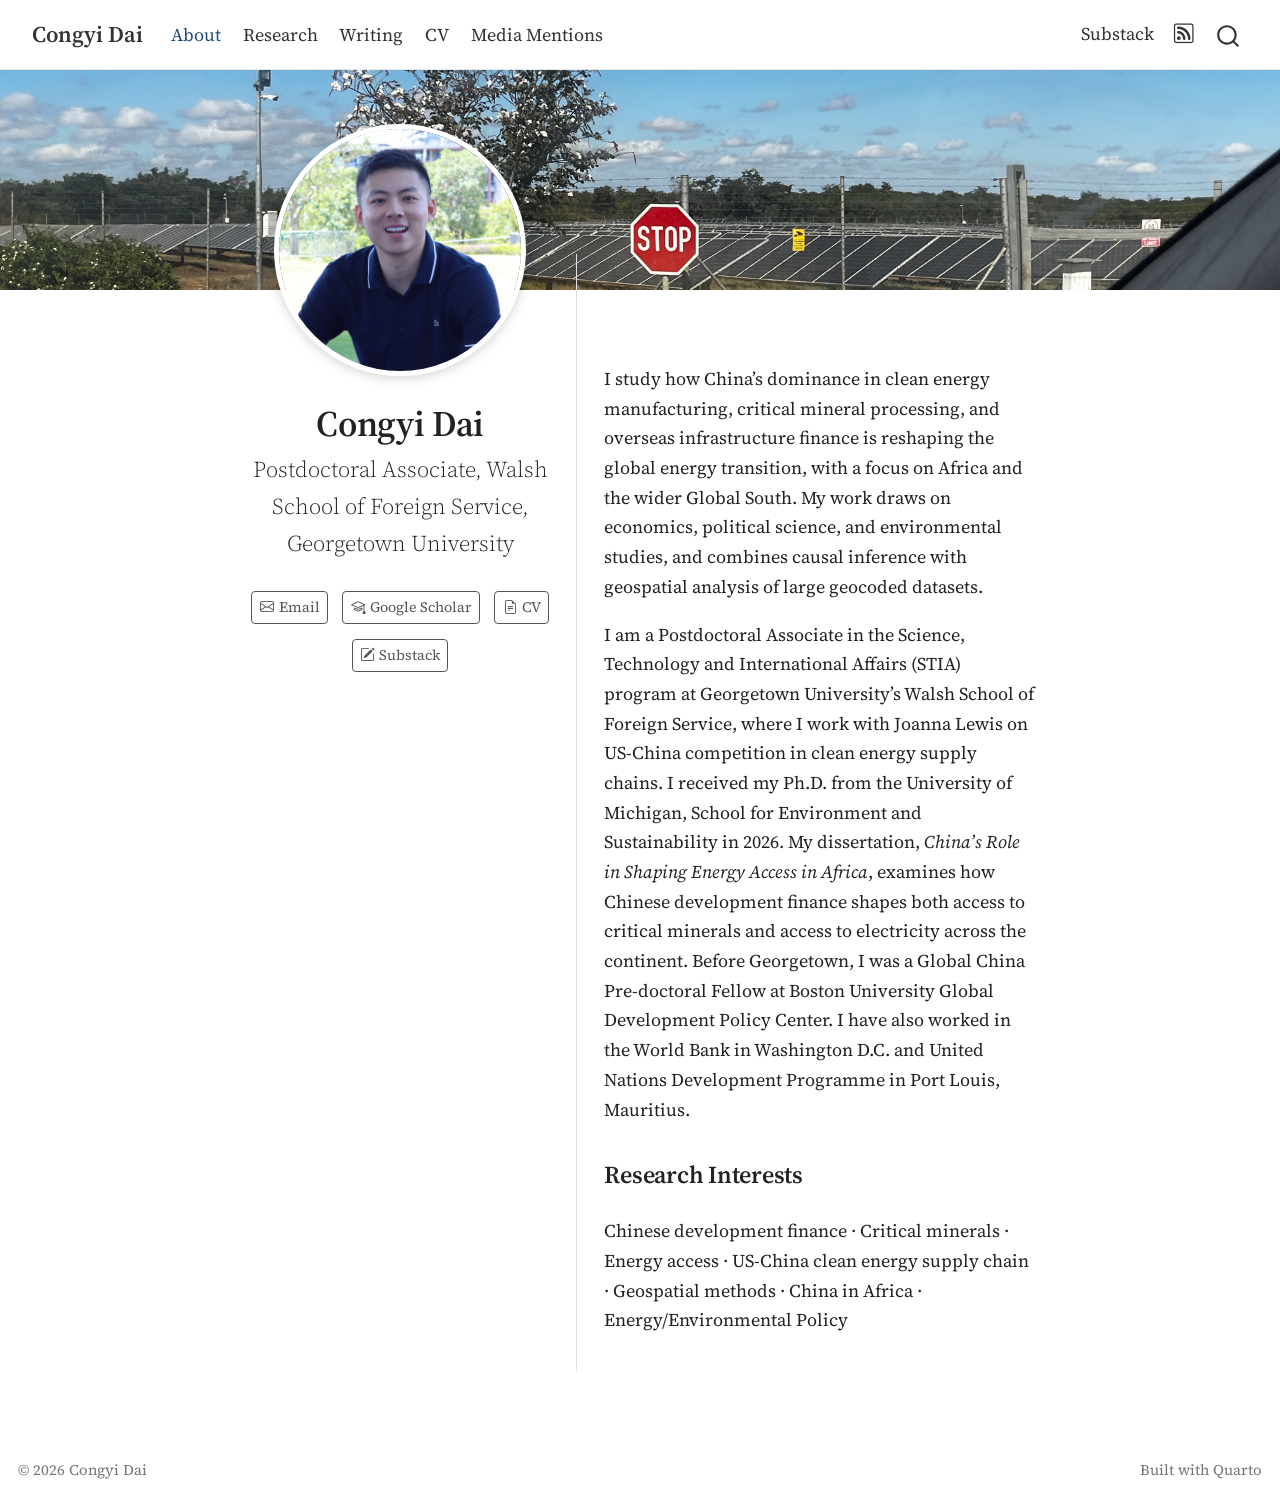
==== commit d492a4ff: "update" ====
--- a/docs/index.html
+++ b/docs/index.html
@@ -173,7 +173,7 @@
   </div>
   <div class="about-contents"><main class="content" id="quarto-document-content" tabindex="-1">
 <p>I study how China’s dominance in clean energy manufacturing, critical mineral processing, and overseas infrastructure finance is reshaping the global energy transition, with a focus on Africa and the wider Global South. My work draws on economics, political science, and environmental studies, and combines causal inference with geospatial analysis of large geocoded datasets.</p>
-<p>I am a Postdoctoral Associate in the Science, Technology and International Affairs (STIA) program at Georgetown University’s Walsh School of Foreign Service, where I work with Joanna Lewis on US-China competition in clean energy supply chains. I received my Ph.D.&nbsp;from the University of Michigan School for Environment &amp; Sustainability in 2026. My dissertation, <em>China’s Role in Shaping Energy Access in Africa</em>, examines how Chinese development finance shapes both access to critical minerals and access to electricity across the continent. Before Georgetown, I was a Global China Pre-doctoral Fellow at Boston University Global Development Policy Center. I have also worked in the World Bank in Washington D.C. and United Nations Development Programme in Port Louis, Mauritius.</p>
+<p>I am a Postdoctoral Associate in the Science, Technology and International Affairs (STIA) program at Georgetown University’s Walsh School of Foreign Service, where I work with Joanna Lewis on US-China competition in clean energy supply chains. I received my Ph.D.&nbsp;from the University of Michigan, School for Environment and Sustainability in 2026. My dissertation, <em>China’s Role in Shaping Energy Access in Africa</em>, examines how Chinese development finance shapes both access to critical minerals and access to electricity across the continent. Before Georgetown, I was a Global China Pre-doctoral Fellow at Boston University Global Development Policy Center. I have also worked in the World Bank in Washington D.C. and United Nations Development Programme in Port Louis, Mauritius.</p>
 <section id="research-interests" class="level2">
 <h2 data-anchor-id="research-interests">Research Interests</h2>
 <p>Chinese development finance · Critical minerals · Energy access · US-China clean energy supply chain · Geospatial methods · China in Africa · Energy/Environmental Policy</p>
